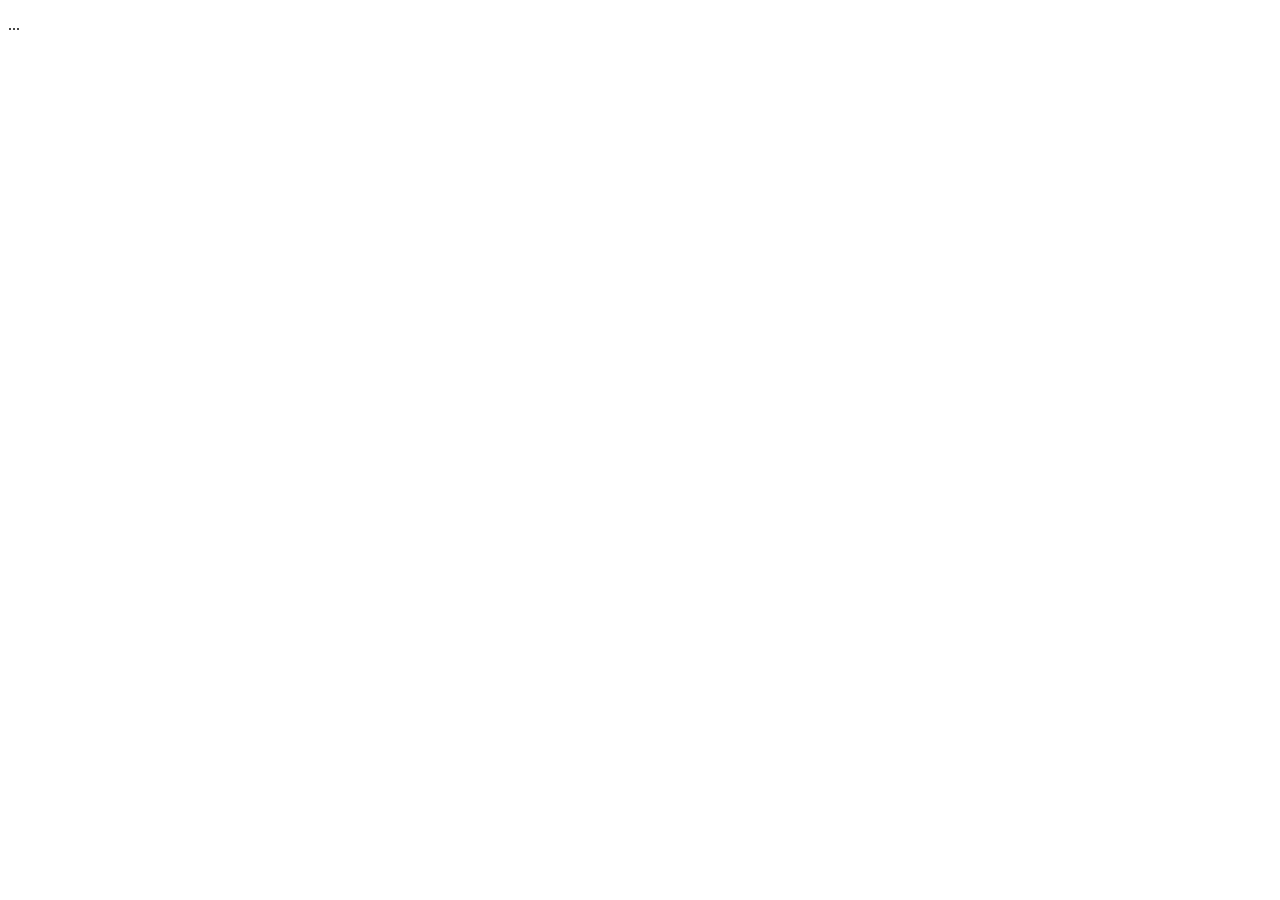
==== home.html @ 5dcea61b "背景图片 如题" ====
<!DOCTYPE html>
<html lang="zh-CN">
<html>
    <head>
        <meta charset="UTF-8">
        <meta name="viewport" content="width=device-width,inital-scale=1.0">
        <meta name="keyname" content="小站">
        <link rel="stylesheet" href="CSS/home.css">
    </head>   
    <body>
        <p>...</p>
    </body>
</html>
---- CSS/home.css ----
body{
    background-image: url('image/background.png');
    background-repeat: no-repeat;
}
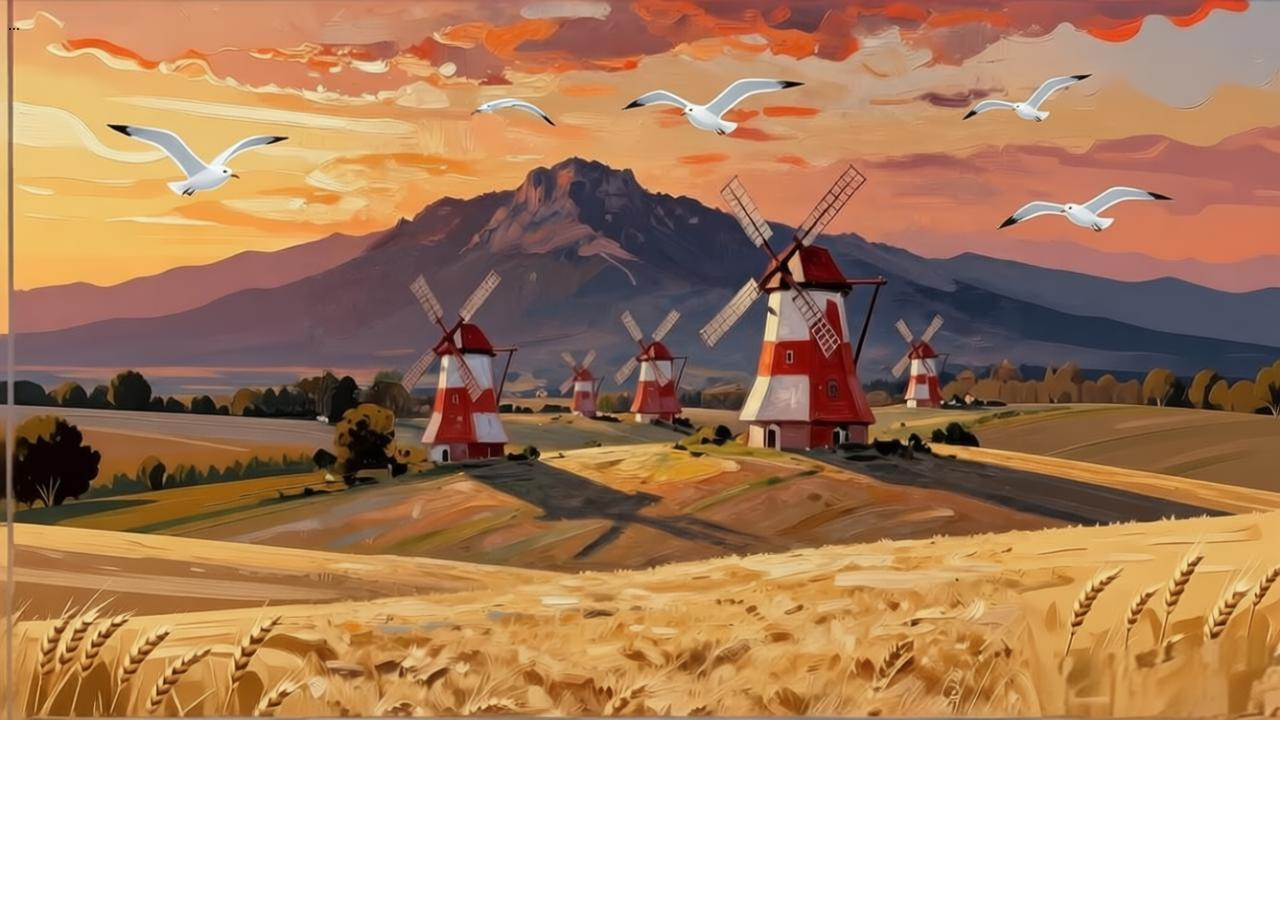
==== commit 046a51f3: "修复bug v1.0.1" ====
--- a/home.html
+++ b/home.html
@@ -4,8 +4,8 @@
     <head>
         <meta charset="UTF-8">
         <meta name="viewport" content="width=device-width,inital-scale=1.0">
-        <meta name="keyname" content="小站">
-        <link rel="stylesheet" href="CSS/home.css">
+        <link rel="stylesheet" href="/CSS/home.css">
+        <title>小站</title>
     </head>   
     <body>
         <p>...</p>
--- a/CSS/home.css
+++ b/CSS/home.css
@@ -1,4 +1,6 @@
 body{
-    background-image: url('image/background.png');
+    background-image: url('/image/background.png');
     background-repeat: no-repeat;
+    height: 100%;
+    width: 100%;
 }
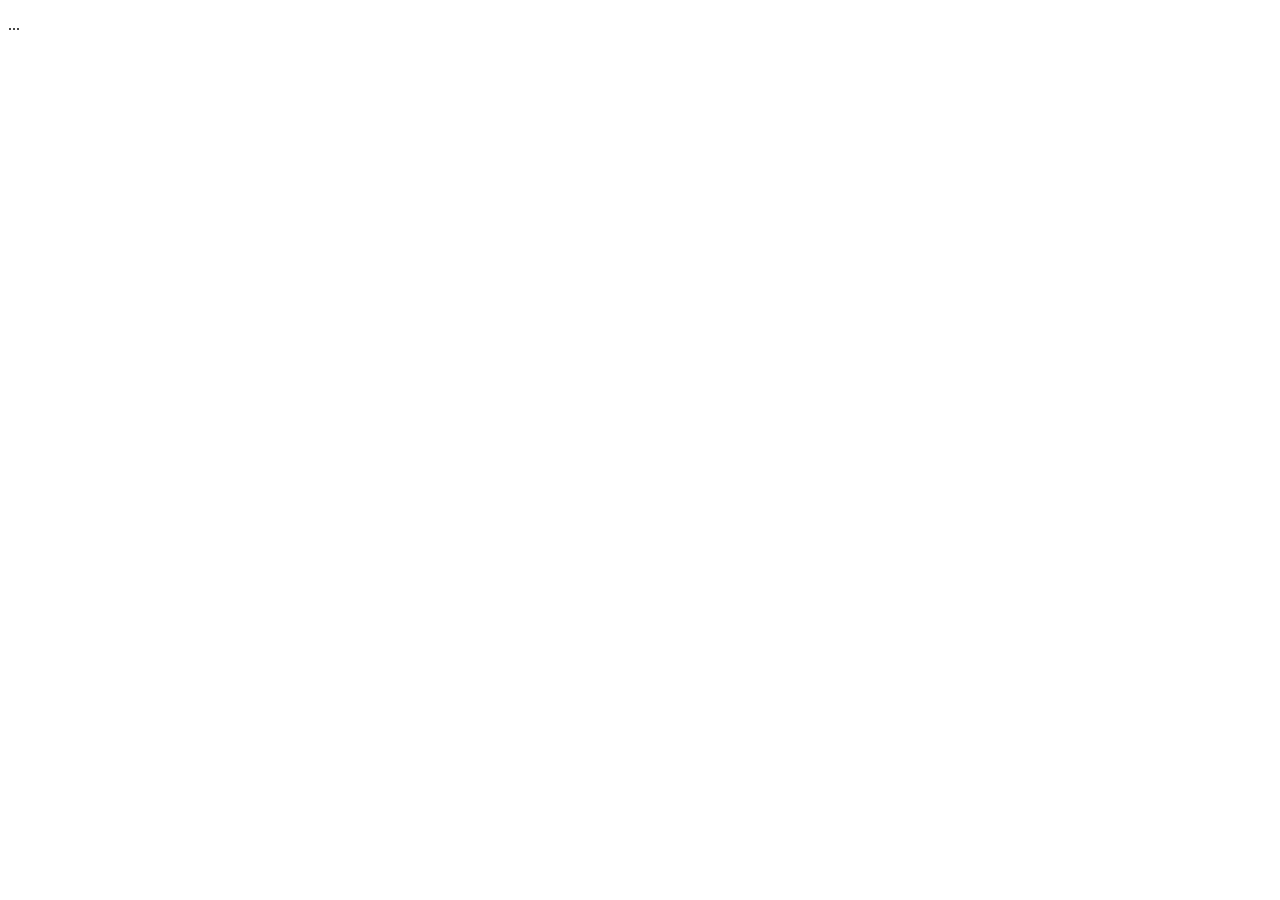
==== commit b8a3579e: "Rename index.html to home.html" ====
--- a/home.html
+++ b/home.html
@@ -4,10 +4,10 @@
     <head>
         <meta charset="UTF-8">
         <meta name="viewport" content="width=device-width,inital-scale=1.0">
-        <link rel="stylesheet" href="/CSS/home.css">
-        <title>小站</title>
+        <meta name="keyname" content="小站">
+        <link rel="stylesheet" href="/xiaozhan/CSS/home.css">
     </head>   
     <body>
         <p>...</p>
     </body>
-</html>+</html>
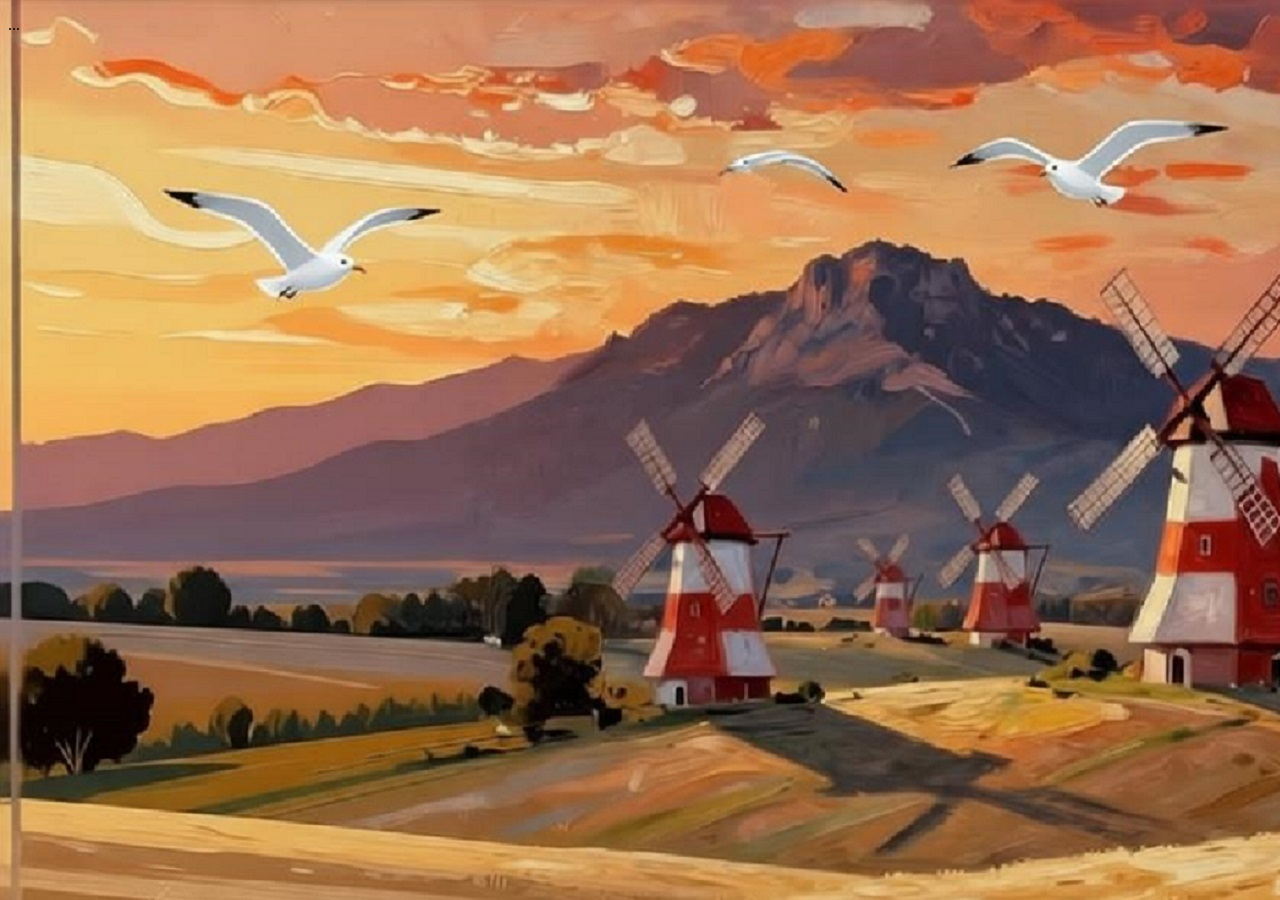
==== commit c2ae4981: "Merge branch 'xianzhan-main' of https://github.com/html-deng/xiaozhan into xianzhan-main" ====
--- a/home.html
+++ b/home.html
@@ -4,8 +4,8 @@
     <head>
         <meta charset="UTF-8">
         <meta name="viewport" content="width=device-width,inital-scale=1.0">
-        <meta name="keyname" content="小站">
-        <link rel="stylesheet" href="/xiaozhan/CSS/home.css">
+        <link rel="stylesheet" href="/CSS/home.css">
+        <title>小站</title>
     </head>   
     <body>
         <p>...</p>
--- a/CSS/home.css
+++ b/CSS/home.css
@@ -0,0 +1,6 @@
+body{
+    background-image: url('/image/background.png');
+    background-repeat: no-repeat;
+    height: 100%;
+    width: 100%;
+}
